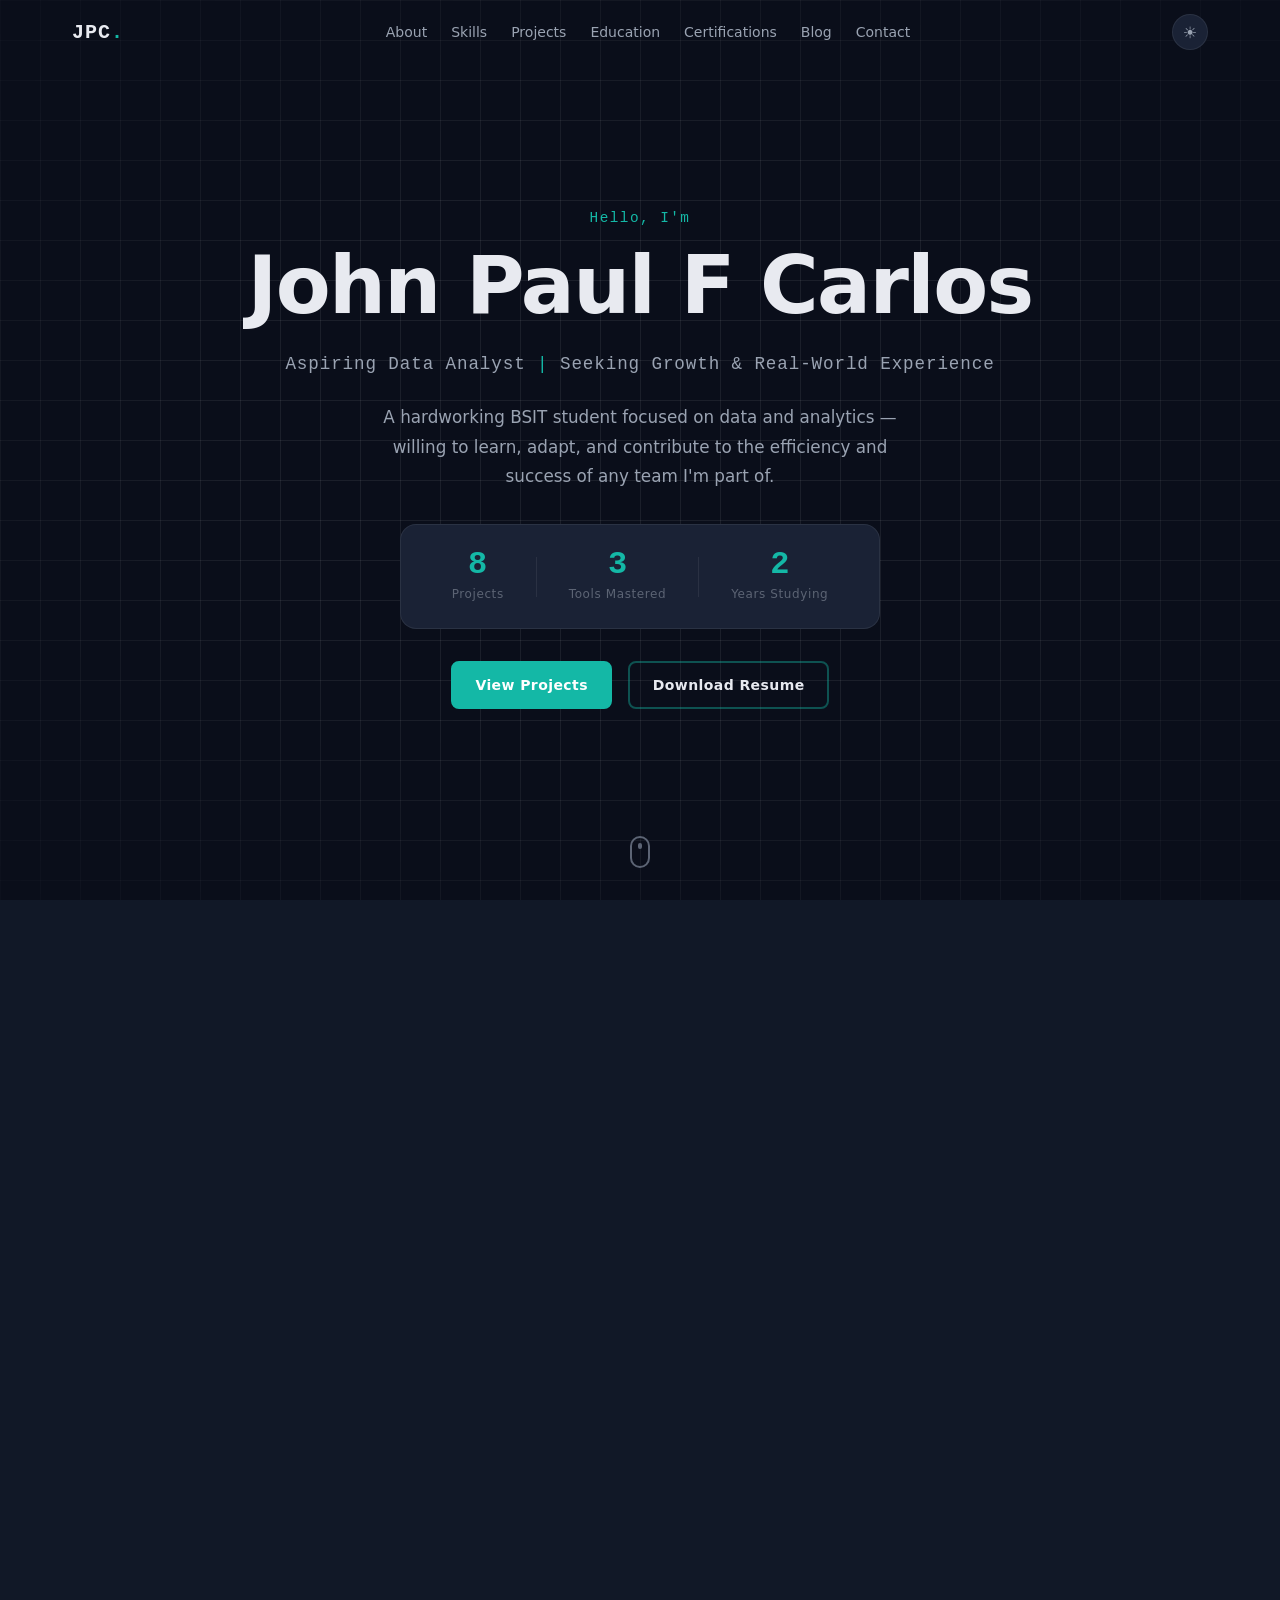
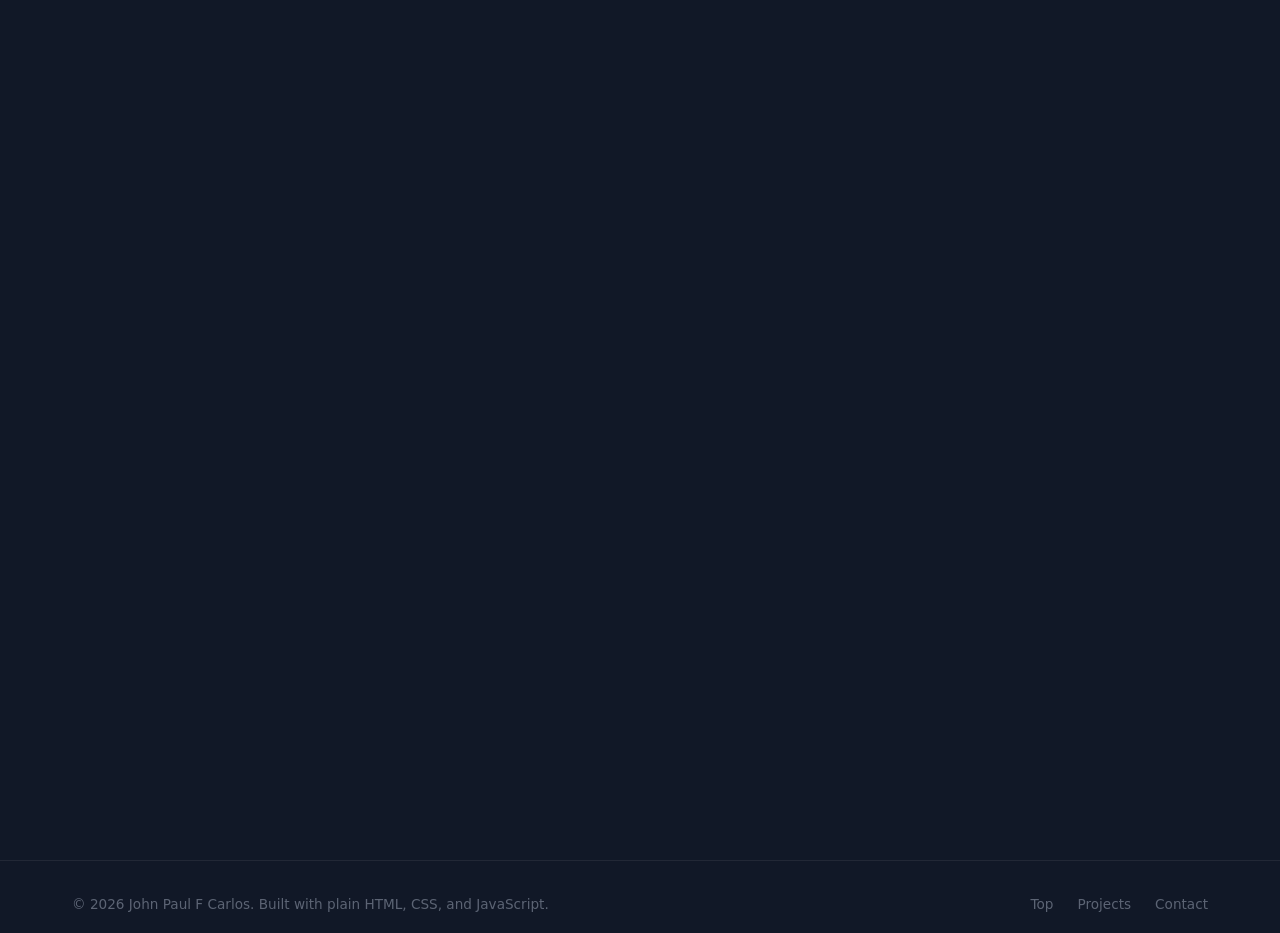
==== index.html @ dedba13b "Initial portfolio setup" ====
<!DOCTYPE html>
<html lang="en" data-theme="dark">
<head>
  <meta charset="UTF-8" />
  <meta name="viewport" content="width=device-width, initial-scale=1.0" />

  <title>John Paul F Carlos | Student Portfolio</title>
  <meta name="description" content="Portfolio John of Paul F Carlos — BSIT student majoring in Data and Business Analytics." />
  <meta name="author" content="John Paul F Carlos" />

  <meta property="og:title" content="John Paul F Carlos | Data Analytics Portfolio" />
  <meta property="og:description" content="Aspiring Data Analyst | BSIT Student" />
  <meta property="og:type" content="website" />
  <meta property="og:url" content="https://github.com/svr-jpcrls/svr-jpcrls.github.io" />

  <meta
    http-equiv="Content-Security-Policy"
    content="
      default-src 'self';
      script-src 'self';
      style-src 'self';
      img-src 'self' data:;
      font-src 'self';
      form-action https://formspree.io;
      connect-src https://formspree.io;
      frame-ancestors 'none';
    "
  />

  <meta http-equiv="X-Content-Type-Options" content="nosniff" />
  <meta name="referrer" content="no-referrer-when-downgrade" />

  <link rel="stylesheet" href="assets/css/style.css" />

  <!-- Favicon: add a favicon.ico or favicon.png to your root folder -->
  <!-- <link rel="icon" href="favicon.ico" /> -->
</head>
<body>

  <!-- NAVIGATION -->
  <nav class="navbar" id="navbar" role="navigation" aria-label="Main navigation">
    <div class="nav-container">
      <a class="nav-logo" href="#hero">JPC<span class="accent">.</span></a>

      <ul class="nav-links" id="nav-links" role="list">
        <li><a href="#about">About</a></li>
        <li><a href="#skills">Skills</a></li>
        <li><a href="#projects">Projects</a></li>
        <li><a href="#education">Education</a></li>
        <li><a href="#certifications">Certifications</a></li>
        <li><a href="#blog">Blog</a></li>
        <li><a href="#contact">Contact</a></li>
      </ul>

      <div class="nav-controls">
        <button
          class="theme-toggle"
          id="theme-toggle"
          aria-label="Toggle dark and light mode"
          aria-pressed="true"
        >
          <span class="theme-icon" aria-hidden="true">☀</span>
        </button>

        <button
          class="hamburger"
          id="hamburger"
          aria-label="Open navigation menu"
          aria-expanded="false"
          aria-controls="nav-links"
        >
          <span></span>
          <span></span>
          <span></span>
        </button>
      </div>
    </div>
  </nav>

  <main>

    <!-- HERO SECTION -->
    <section class="hero" id="hero" aria-labelledby="hero-heading">
      <div class="hero-bg-grid" aria-hidden="true"></div>

      <div class="hero-content">
        <p class="hero-greeting" aria-hidden="true">Hello, I'm</p>

        <h1 id="hero-heading" class="hero-name">John Paul F Carlos</h1>

        <p class="hero-tagline">
          Aspiring Data Analyst
          <span class="accent">|</span>
          Seeking Growth & Real-World Experience
        </p>

        <p class="hero-bio">
         A hardworking BSIT student focused on data and analytics — willing to learn, adapt, and contribute to the efficiency and success of any team I'm part of.
        </p>

        <div class="hero-stats" aria-hidden="true">
          <div class="stat-item">
            <span class="stat-num" data-target="12">0</span>
            <span class="stat-label">Projects</span>
          </div>
          <div class="stat-divider"></div>
          <div class="stat-item">
            <span class="stat-num" data-target="5">0</span>
            <span class="stat-label">Tools Mastered</span>
          </div>
          <div class="stat-divider"></div>
          <div class="stat-item">
            <span class="stat-num" data-target="3">0</span>
            <span class="stat-label">Years Studying</span>
          </div>
        </div>

        <div class="hero-cta">
          <a href="#projects" class="btn btn-primary">View Projects</a>
          <a href="assets/John Paul  F Carlos.pdf" class="btn btn-secondary" download>Download Resume</a>
        </div>
      </div>

      <a href="#about" class="scroll-indicator" aria-label="Scroll to About section">
        <span aria-hidden="true"></span>
      </a>
    </section>


    <!-- ABOUT SECTION -->
    <section class="section about-section" id="about" aria-labelledby="about-heading">
      <div class="container">
        <div class="section-header reveal">
          <span class="section-label">Who I Am</span>
          <h2 id="about-heading">About Me</h2>
        </div>

        <div class="about-grid">
          <div class="about-image reveal">
            <img src="assets/images/profile.png" alt="John Paul F Carlos" class="profile-photo" />
          </div>

          <div class="about-text reveal">
            <p>
            I'm a Bachelor of Science in Information Technology student majoring in Data and Business Analytics at Bulacan State University – Hagonoy Campus. I'm currently in my 4th year, building a foundation in data analysis, visualization, and systems thinking.
            </p>
            <p>
            I enjoy working with data — cleaning it, organizing it, and turning it into something that actually makes sense to the people who need it. I've worked on academic projects involving Power BI dashboards, front-end development, and data visualization, and I'm always looking for opportunities to apply what I've learned in real settings.
            </p>
            <p>
            My goal is to grow as a Data Analyst — gaining hands-on experience while contributing to the efficiency and success of the organization I work with.
            </p>

            <div class="about-details">
              <div class="detail-item">
                <span class="detail-label">Degree</span>
                <span class="detail-value">BSIT — Data and Business Analytics</span>
              </div>
              <div class="detail-item">
                <span class="detail-label">School</span>
                <span class="detail-value">Bulacan State University</span>
              </div>
              <div class="detail-item">
                <span class="detail-label">Year Level</span>
                <span class="detail-value">4th year</span>
              </div>
              <div class="detail-item">
                <span class="detail-label">Career Goal</span>
                <span class="detail-value">Data Analyst</span>
              </div>
            </div>
          </div>
        </div>
      </div>
    </section>


    <!-- SKILLS SECTION-->
    <section class="section skills-section" id="skills" aria-labelledby="skills-heading">
      <div class="container">
        <div class="section-header reveal">
          <span class="section-label">What I Work With</span>
          <h2 id="skills-heading">Skills</h2>
        </div>

        <div class="skills-grid">

          <!-- Data Analysis -->
          <div class="skill-category reveal">
            <h3 class="skill-category-title">
              <span class="skill-icon" aria-hidden="true">📊</span>
              Data Analysis
            </h3>
            <ul class="skill-list" role="list">
              <li class="skill-item">
                <span class="skill-name">Microsoft Excel</span>
                <div class="skill-bar" role="progressbar" aria-valuenow="85" aria-valuemin="0" aria-valuemax="100" aria-label="Excel proficiency 85%">
                  <div class="skill-fill" data-width="85"></div>
                </div>
              </li>
              <li class="skill-item">
                <span class="skill-name">R Programming</span>
                <div class="skill-bar" role="progressbar" aria-valuenow="75" aria-valuemin="0" aria-valuemax="100" aria-label="SQL proficiency 75%">
                  <div class="skill-fill" data-width="75"></div>
                </div>
              </li>
              <li class="skill-item">
                <span class="skill-name">Python (Pandas, NumPy)</span>
                <div class="skill-bar" role="progressbar" aria-valuenow="70" aria-valuemin="0" aria-valuemax="100" aria-label="Python proficiency 70%">
                  <div class="skill-fill" data-width="70"></div>
                </div>
              </li>
            </ul>
          </div>

          <!-- Visualization -->
          <div class="skill-category reveal">
            <h3 class="skill-category-title">
              <span class="skill-icon" aria-hidden="true">📈</span>
              Visualization
            </h3>
            <ul class="skill-list" role="list">
              <li class="skill-item">
                <span class="skill-name">Power BI</span>
                <div class="skill-bar" role="progressbar" aria-valuenow="70" aria-valuemin="0" aria-valuemax="100" aria-label="Power BI proficiency 70%">
                  <div class="skill-fill" data-width="70"></div>
                </div>
              </li>
              <li class="skill-item">
                <span class="skill-name">Matplotlib</span>
                <div class="skill-bar" role="progressbar" aria-valuenow="65" aria-valuemin="0" aria-valuemax="100" aria-label="Matplotlib proficiency 65%">
                  <div class="skill-fill" data-width="65"></div>
                </div>
              </li>
            </ul>
          </div>

          <!-- Other Tools -->
          <div class="skill-category reveal">
            <h3 class="skill-category-title">
              <span class="skill-icon" aria-hidden="true">🔧</span>
              Other Tools
            </h3>
            <ul class="skill-list" role="list">
              <li class="skill-item">
                <span class="skill-name">Git / GitHub</span>
                <div class="skill-bar" role="progressbar" aria-valuenow="70" aria-valuemin="0" aria-valuemax="100" aria-label="Git proficiency 70%">
                  <div class="skill-fill" data-width="70"></div>
                </div>
              </li>
              <li class="skill-item">
                <span class="skill-name">HTML / CSS</span>
                <div class="skill-bar" role="progressbar" aria-valuenow="80" aria-valuemin="0" aria-valuemax="100" aria-label="HTML CSS proficiency 80%">
                  <div class="skill-fill" data-width="80"></div>
                </div>
              </li>
              <li class="skill-item">
                <span class="skill-name">Google Sheets</span>
                <div class="skill-bar" role="progressbar" aria-valuenow="80" aria-valuemin="0" aria-valuemax="100" aria-label="Google Sheets proficiency 80%">
                  <div class="skill-fill" data-width="80"></div>
                </div>
              </li>
            </ul>
          </div>

        </div>
      </div>
    </section>


    <!-- PROJECTS SECTION -->
    <section class="section projects-section" id="projects" aria-labelledby="projects-heading">
      <div class="container">
        <div class="section-header reveal">
          <span class="section-label">What I've Built</span>
          <h2 id="projects-heading">Projects</h2>
          <p class="section-subtitle">Academic outputs, case studies, and personal practice work.</p>
        </div>

        <div class="project-filters reveal" role="group" aria-label="Filter projects by category">
          <button class="filter-btn active" data-filter="all">All</button>
          <button class="filter-btn" data-filter="analysis">Analysis</button>
          <button class="filter-btn" data-filter="visualization">Visualization</button>
          <button class="filter-btn" data-filter="sql">Web Developing</button>
        </div>

        <div class="projects-grid" id="projects-grid">

          <!-- PROJECT CARD -->

          <!-- PROJECT 1 -->
          <article class="project-card reveal" data-category="analysis" aria-labelledby="proj1-title">
            <div class="project-card-header">
              <div class="project-icon" aria-hidden="true">📉</div>

              <span class="project-category-badge">Data Analysis</span>
            </div>
            <div class="project-card-body">

              <h3 id="proj1-title" class="project-title">MJ's Motoshop Sales & Inventory Dashboard — Power BI</h3>
              <p class="project-description">
               Built a Power BI dashboard for a motoshop business to monitor sales performance, control stock levels, and track parts-model data. Handled data entry and visualization to give the business a clear view of inventory and sales trends.
               </p>
               <div class="project-tags" aria-label="Tools used">
               <span class="tag">Power BI</span>
               <span class="tag">Data Entry</span>
               <span class="tag">Data Visualization</span>
               </div>
            </div>
            <div class="project-card-footer">

              <a
                href="https://github.com/svr-jpcrls"
                class="btn btn-sm btn-outline"
                target="_blank"
                rel="noopener noreferrer"
                aria-label="View Sales Performance Analysis on GitHub"
              >GitHub</a>
              <!-- TODO: Replace # with your live demo URL, or remove this button if no demo exists -->
              <a
                href="#"
                class="btn btn-sm btn-primary"
                target="_blank"
                rel="noopener noreferrer"
                aria-label="View live demo of Sales Performance Analysis"
              >Live Demo</a>
            </div>
          </article>

          <!-- PROJECT 2 -->
          <article class="project-card reveal" data-category="sql" aria-labelledby="proj2-title">
            <div class="project-card-header">
              <div class="project-icon" aria-hidden="true">🗄</div>
              <span class="project-category-badge">Web Developing</span>
            </div>
            <div class="project-card-body">
            <h3 id="proj2-title" class="project-title">SKIN SIGHT — Smart Skin Wellness Tracking System</h3>
                <p class="project-description">
                Contributed as Front-End Developer and Documentation lead for a skin wellness and treatment tracking system built for Seydie Aesthetic Salon and Beauty Lounge. Responsible for the user interface and system documentation.
                </p>
                <div class="project-tags" aria-label="Tools used">
                <span class="tag">HTML</span>
                <span class="tag">CSS</span>
                <span class="tag">JavaScript</span>
                </div>
            </div>
            <div class="project-card-footer">
              <a href="https://github.com/svr-jpcrls" class="btn btn-sm btn-outline" target="_blank" rel="noopener noreferrer" aria-label="View Customer Segmentation on GitHub">GitHub</a>
              <a href="#" class="btn btn-sm btn-primary" target="_blank" rel="noopener noreferrer" aria-label="View live demo of Customer Segmentation">Live Demo</a>
            </div>
          </article>

          <!-- PROJECT 3 -->
          <article class="project-card reveal" data-category="visualization" aria-labelledby="proj3-title">
            <div class="project-card-header">
              <div class="project-icon" aria-hidden="true">📊</div>
              <span class="project-category-badge">Visualization</span>
            </div>
            <div class="project-card-body">
           <h3 id="proj3-title" class="project-title">Blaze and Aqua — Game Development</h3>
                <p class="project-description">
                Worked as Front-End Developer, Back-End Developer, and Documentation lead for a game development project. Handled both the visual interface and the underlying logic, while maintaining complete project documentation throughout the development process.
                </p>
                <div class="project-tags" aria-label="Tools used">
                <span class="tag">Figma</span>
                <span class="tag">Java</span>
                </div>
            </div>
            <div class="project-card-footer">
              <a href="https://github.com/svr-jpcrls" class="btn btn-sm btn-outline" target="_blank" rel="noopener noreferrer" aria-label="View COVID-19 Dashboard on GitHub">GitHub</a>
              <a href="#" class="btn btn-sm btn-primary" target="_blank" rel="noopener noreferrer" aria-label="View live demo of COVID-19 Dashboard">Live Demo</a>
            </div>
          </article>

        </div>
      </div>
    </section>


    <!-- EDUCATION SECTION -->
    <section class="section education-section" id="education" aria-labelledby="education-heading">
      <div class="container">
        <div class="section-header reveal">
          <span class="section-label">Academic Background</span>
          <h2 id="education-heading">Education</h2>
        </div>

        <div class="education-timeline">

          <div class="edu-card reveal" aria-label="Education entry">
            <div class="edu-icon" aria-hidden="true">🎓</div>
            <div class="edu-content">
              <div class="edu-header">
                <h3 class="edu-degree">BS Information Technology — Data and Business Analytics</h3>
                <span class="edu-school">Bulacan State University-Hagonoy Campus</span>
              </div>
              <span class="edu-year">2023 – Present</span>

              <div class="edu-details">
                <h4 class="edu-details-label">Relevant Coursework</h4>
                <ul class="coursework-list" role="list">
                  <li>Data Structures and Algorithms</li>
                  <li>Database Management Systems</li>
                  <li>Business Analytics and Intelligence</li>
                  <li>Computer Programming</li>
                  <li>System Thinking in Analytics</li>
                  <li>Data Visualization</li>
                  <li>Python for Data Science</li>
                  <li>Information Management</li>
                </ul>

            <!-- Academic achievements-->
            <!--    <h4 class="edu-details-label">Achievements</h4>
                <ul class="achievement-list" role="list">
                  <li>
                  No award listed yet
                  </li>
                </ul>-->

              </div>
            </div>
          </div>
        </div>
      </div>
    </section>


    <!-- CERTIFICATE ACQUIRED -->
    <section class="section certifications-section" id="certifications" aria-labelledby="certs-heading">
      <div class="container">
        <div class="section-header reveal">
          <span class="section-label">Credentials</span>
          <h2 id="certs-heading">Certifications</h2>
        </div>

        <div class="certs-grid">

          <!-- EARNED CERTIFICATE -->
          <div class="cert-card reveal" aria-label="Certificate">
            <div class="cert-status earned" aria-label="Earned">✓</div>
            <div class="cert-body">
              <h3 class="cert-name">Entrepreneurship Training Program</h3>
              <span class="cert-issuer">Ignite Philippines / Wadhwani Foundation</span>
              <span class="cert-date">March 2026</span>
              <!-- TODO: Replace # with the credential URL/badge link -->
              <a href="#" class="cert-link" target="_blank" rel="noopener noreferrer">View Credential</a>
            </div>
          </div>

          <!-- PLANNED CERTIFICATE — Google Data Analytics -->
          <div class="cert-card cert-planned reveal" aria-label="Planned certification">
            <div class="cert-status planned" aria-label="In progress">→</div>
            <div class="cert-body">
              <h3 class="cert-name">Google Data Analytics Certificate</h3>
              <span class="cert-issuer">Google / Coursera</span>
              <span class="cert-date">Planned</span>
            </div>
          </div>

          <!-- PLANNED CERTIFICATE — Microsoft Power BI -->
          <div class="cert-card cert-planned reveal" aria-label="Planned certification">
            <div class="cert-status planned" aria-label="Planned">→</div>
            <div class="cert-body">
              <h3 class="cert-name">Microsoft PL-300 — Power BI Data Analyst</h3>
              <span class="cert-issuer">Microsoft</span>
              <span class="cert-date">Planned</span>
            </div>
          </div>

          <!-- PLANNED CERTIFICATE — SQL -->
          <div class="cert-card cert-planned reveal" aria-label="Planned certification">
            <div class="cert-status planned" aria-label="Planned">→</div>
            <div class="cert-body">
              <h3 class="cert-name">SQL for Data Science</h3>
              <span class="cert-issuer">Coursera / UC Davis</span>
              <span class="cert-date">Planned</span>
            </div>
          </div>

        </div>
      </div>
    </section>


    <!-- BLOG SECTION -->
    <section class="section blog-section" id="blog" aria-labelledby="blog-heading">
      <div class="container">
        <div class="section-header reveal">
          <span class="section-label">Writing</span>
          <h2 id="blog-heading">Blog</h2>
          <p class="section-subtitle">Notes on data, tools, and what I'm learning.</p>
        </div>

        <div class="blog-grid">

          <!--
            TODO: Replace these with your actual blog posts.
            Each post is a separate .html file inside the /blog/ folder.
            Update the href to point to your actual post file.
          -->

          <article class="blog-card reveal" aria-labelledby="post1-title">
            <span class="blog-date">November 2025</span>
            <h3 id="post1-title" class="blog-title">
              <a href="blog/post-1.html">What a Cybersecurity Seminar Taught Me </a>
            </h3>
            <!-- TODO: Write a 1–2 sentence teaser for the post -->
            <p class="blog-excerpt">It was eye-opening because we spend so much time in school learning how to build systems, but rarely talk about how to protect them.</p>
            <a href="blog/post-1.html" class="blog-read-more" aria-label="Read more of your first post">Read more →</a>
          </article>

          <article class="blog-card reveal" aria-labelledby="post2-title">
            <span class="blog-date">[Month Year]</span>
            <h3 id="post2-title" class="blog-title">
              <a href="blog/post-2.html">[Your Second Post Title]</a>
            </h3>
            <p class="blog-excerpt">
              [Excerpt for your second post.]
            </p>
            <a href="blog/post-2.html" class="blog-read-more" aria-label="Read more of your second post">Read more →</a>
          </article>

          <article class="blog-card reveal" aria-labelledby="post3-title">
            <span class="blog-date">[Month Year]</span>
            <h3 id="post3-title" class="blog-title">
              <a href="blog/post-3.html">[Your Third Post Title]</a>
            </h3>
            <p class="blog-excerpt">
              [Excerpt for your third post.]
            </p>
            <a href="blog/post-3.html" class="blog-read-more" aria-label="Read more of your third post">Read more →</a>
          </article>

        </div>

        <div class="blog-cta reveal">
          <a href="blog/" class="btn btn-outline">View All Posts</a>
        </div>
      </div>
    </section>


    <!-- CONTACT -->
    <section class="section contact-section" id="contact" aria-labelledby="contact-heading">
      <div class="container">
        <div class="section-header reveal">
          <span class="section-label">Get In Touch</span>
          <h2 id="contact-heading">Contact</h2>
          <p class="section-subtitle">Open to academic collaborations, internship opportunities, and data project discussions.</p>
        </div>

        <div class="contact-grid">

          <div class="contact-links reveal">
            <h3 class="contact-links-title">Find me on</h3>
            <ul class="social-links" role="list">
              <li>
                <a
                  href="https://www.linkedin.com/in/carlosjohnpaulf"
                  class="social-link"
                  target="_blank"
                  rel="noopener noreferrer"
                  aria-label="Visit my LinkedIn profile"
                >
                  <span class="social-icon" aria-hidden="true">
                    <svg xmlns="http://www.w3.org/2000/svg" width="20" height="20" viewBox="0 0 24 24" fill="currentColor" aria-hidden="true" focusable="false">
                      <path d="M20.447 20.452h-3.554v-5.569c0-1.328-.027-3.037-1.852-3.037-1.853 0-2.136 1.445-2.136 2.939v5.667H9.351V9h3.414v1.561h.046c.477-.9 1.637-1.85 3.37-1.85 3.601 0 4.267 2.37 4.267 5.455v6.286zM5.337 7.433c-1.144 0-2.063-.926-2.063-2.065 0-1.138.92-2.063 2.063-2.063 1.14 0 2.064.925 2.064 2.063 0 1.139-.925 2.065-2.064 2.065zm1.782 13.019H3.555V9h3.564v11.452zM22.225 0H1.771C.792 0 0 .774 0 1.729v20.542C0 23.227.792 24 1.771 24h20.451C23.2 24 24 23.227 24 22.271V1.729C24 .774 23.2 0 22.222 0h.003z"/>
                    </svg>
                  </span>
                  LinkedIn
                </a>
              </li>
              <li>
                <a
                  href="https://github.com/svr-jpcrls"
                  class="social-link"
                  target="_blank"
                  rel="noopener noreferrer"
                  aria-label="Visit my GitHub profile"
                >
                  <span class="social-icon" aria-hidden="true">
                    <svg xmlns="http://www.w3.org/2000/svg" width="20" height="20" viewBox="0 0 24 24" fill="currentColor" aria-hidden="true" focusable="false">
                      <path d="M12 .297c-6.63 0-12 5.373-12 12 0 5.303 3.438 9.8 8.205 11.385.6.113.82-.258.82-.577 0-.285-.01-1.04-.015-2.04-3.338.724-4.042-1.61-4.042-1.61C4.422 18.07 3.633 17.7 3.633 17.7c-1.087-.744.084-.729.084-.729 1.205.084 1.838 1.236 1.838 1.236 1.07 1.835 2.809 1.305 3.495.998.108-.776.417-1.305.76-1.605-2.665-.3-5.466-1.332-5.466-5.93 0-1.31.465-2.38 1.235-3.22-.135-.303-.54-1.523.105-3.176 0 0 1.005-.322 3.3 1.23.96-.267 1.98-.399 3-.405 1.02.006 2.04.138 3 .405 2.28-1.552 3.285-1.23 3.285-1.23.645 1.653.24 2.873.12 3.176.765.84 1.23 1.91 1.23 3.22 0 4.61-2.805 5.625-5.475 5.92.42.36.81 1.096.81 2.22 0 1.606-.015 2.896-.015 3.286 0 .315.21.69.825.57C20.565 22.092 24 17.592 24 12.297c0-6.627-5.373-12-12-12"/>
                    </svg>
                  </span>
                  GitHub
                </a>
              </li>
            </ul>
          </div>

          <div class="contact-form-wrap reveal">
            <form
              id="contact-form"
              action="https://formspree.io/f/mqpprlpo"
              method="POST"
              novalidate
              aria-label="Contact form"
            >
              <input type="hidden" name="_subject" value="New message from your portfolio" />
              <input type="text" name="_gotcha" class="visually-hidden" tabindex="-1" autocomplete="off" aria-hidden="true" />

              <div class="form-group">
                <label for="contact-name">Name</label>
                <input
                  type="text"
                  id="contact-name"
                  name="name"
                  placeholder="Your name"
                  required
                  autocomplete="name"
                  aria-required="true"
                />
                <span class="form-error" id="name-error" role="alert" aria-live="polite"></span>
              </div>

              <div class="form-group">
                <label for="contact-email">Email</label>
                <input
                  type="email"
                  id="contact-email"
                  name="email"
                  placeholder="your@email.com"
                  required
                  autocomplete="email"
                  aria-required="true"
                />
                <span class="form-error" id="email-error" role="alert" aria-live="polite"></span>
              </div>

              <div class="form-group">
                <label for="contact-message">Message</label>
                <textarea
                  id="contact-message"
                  name="message"
                  rows="5"
                  placeholder="What would you like to discuss?"
                  required
                  aria-required="true"
                ></textarea>
                <span class="form-error" id="message-error" role="alert" aria-live="polite"></span>
              </div>

              <button type="submit" class="btn btn-primary btn-full" id="submit-btn">
                <span class="btn-text">Send Message</span>
                <span class="btn-loading" aria-hidden="true" hidden>Sending…</span>
              </button>

              <p class="form-status" id="form-status" role="status" aria-live="polite"></p>
            </form>
          </div>

        </div>
      </div>
    </section>

  </main>


  <!-- FOOTER -->
  <footer class="footer" role="contentinfo">
    <div class="container">
      <div class="footer-content">
        <p class="footer-copy">
          &copy; <span id="footer-year"></span> John Paul F Carlos. Built with plain HTML, CSS, and JavaScript.
        </p>
        <nav class="footer-nav" aria-label="Footer navigation">
          <a href="#hero">Top</a>
          <a href="#projects">Projects</a>
          <a href="#contact">Contact</a>
        </nav>
      </div>
    </div>
  </footer>

  <script src="assets/js/main.js"></script>

</body>
</html>
---- assets/css/style.css ----
/* ============================================================
   PORTFOLIO — STYLE.CSS
   Written from scratch. No CSS framework.
   Structure:
   1. CSS Custom Properties (variables for both themes)
   2. Reset / Base
   3. Utilities
   4. Layout helpers
   5. Navigation
   6. Hero
   7. Sections (About, Skills, Projects, Education, Certs, Blog, Contact)
   8. Footer
   9. Animations / Reveal
   10. Media queries
============================================================ */


/* ============================================================
   1. CSS CUSTOM PROPERTIES
   Colors, fonts, spacing, transitions — all in one place.
   Change a value here and it updates everywhere.
============================================================ */
:root {
  /* Color palette — dark theme (default) */
  --bg-primary:       #0a0e1a;
  --bg-secondary:     #111827;
  --bg-card:          #1a2235;
  --bg-card-hover:    #1f2a40;

  --text-primary:     #e8eaf0;
  --text-secondary:   #9aa3b2;
  --text-muted:       #5c6474;

  --accent:           #14b8a6;   /* teal */
  --accent-dim:       #0d9488;
  --accent-glow:      rgba(20, 184, 166, 0.15);

  --border:           rgba(255, 255, 255, 0.07);
  --border-hover:     rgba(20, 184, 166, 0.4);

  --navy:             #1e3a5f;

  /* Typography */
  --font-sans:        'Segoe UI', system-ui, -apple-system, sans-serif;
  --font-mono:        'Cascadia Code', 'Fira Code', 'Consolas', monospace;

  /* Spacing scale */
  --space-xs:   0.25rem;
  --space-sm:   0.5rem;
  --space-md:   1rem;
  --space-lg:   1.5rem;
  --space-xl:   2rem;
  --space-2xl:  3rem;
  --space-3xl:  5rem;

  /* Layout */
  --max-width:  1200px;
  --nav-height: 64px;

  /* Shadows */
  --shadow-sm:  0 1px 3px rgba(0,0,0,0.3);
  --shadow-md:  0 4px 16px rgba(0,0,0,0.4);
  --shadow-lg:  0 8px 32px rgba(0,0,0,0.5);
  --shadow-accent: 0 0 20px rgba(20, 184, 166, 0.2);

  /* Transitions */
  --transition-fast:   150ms ease;
  --transition-normal: 250ms ease;
  --transition-slow:   400ms ease;

  /* Border radius */
  --radius-sm:  4px;
  --radius-md:  8px;
  --radius-lg:  16px;
  --radius-xl:  24px;
}

/* Light theme overrides */
[data-theme="light"] {
  --bg-primary:     #f0f4f8;
  --bg-secondary:   #ffffff;
  --bg-card:        #ffffff;
  --bg-card-hover:  #f8fafc;

  --text-primary:   #1a202c;
  --text-secondary: #4a5568;
  --text-muted:     #718096;

  --accent:         #0d9488;
  --accent-dim:     #0f766e;
  --accent-glow:    rgba(13, 148, 136, 0.1);

  --border:         rgba(0, 0, 0, 0.08);
  --border-hover:   rgba(13, 148, 136, 0.4);

  --shadow-sm:  0 1px 3px rgba(0,0,0,0.1);
  --shadow-md:  0 4px 16px rgba(0,0,0,0.1);
  --shadow-lg:  0 8px 32px rgba(0,0,0,0.12);
}


/* ============================================================
   2. RESET / BASE
============================================================ */
*, *::before, *::after {
  box-sizing: border-box;
  margin: 0;
  padding: 0;
}

html {
  scroll-behavior: smooth;
  scroll-padding-top: var(--nav-height);
  font-size: 16px;
}

body {
  font-family: var(--font-sans);
  background-color: var(--bg-primary);
  color: var(--text-primary);
  line-height: 1.65;
  transition: background-color var(--transition-slow), color var(--transition-slow);
  overflow-x: hidden;
}

a {
  color: var(--accent);
  text-decoration: none;
  transition: color var(--transition-fast), opacity var(--transition-fast);
}

a:hover { opacity: 0.85; }

a:focus-visible {
  outline: 2px solid var(--accent);
  outline-offset: 3px;
  border-radius: var(--radius-sm);
}

img {
  max-width: 100%;
  display: block;
}

ul { list-style: none; }

button {
  cursor: pointer;
  font-family: var(--font-sans);
  border: none;
  background: none;
}

button:focus-visible {
  outline: 2px solid var(--accent);
  outline-offset: 3px;
  border-radius: var(--radius-sm);
}

h1, h2, h3, h4 {
  line-height: 1.2;
  font-weight: 700;
}


/* ============================================================
   3. UTILITIES
============================================================ */
.accent { color: var(--accent); }

.visually-hidden {
  position: absolute;
  width: 1px;
  height: 1px;
  padding: 0;
  margin: -1px;
  overflow: hidden;
  clip: rect(0,0,0,0);
  white-space: nowrap;
  border: 0;
}


/* ============================================================
   4. LAYOUT HELPERS
============================================================ */
.container {
  width: 100%;
  max-width: var(--max-width);
  margin: 0 auto;
  padding: 0 var(--space-xl);
}

.section {
  padding: var(--space-3xl) 0;
}

.section-header {
  text-align: center;
  margin-bottom: var(--space-2xl);
}

.section-label {
  display: inline-block;
  font-family: var(--font-mono);
  font-size: 0.75rem;
  letter-spacing: 0.15em;
  text-transform: uppercase;
  color: var(--accent);
  margin-bottom: var(--space-sm);
}

.section-header h2 {
  font-size: clamp(1.75rem, 4vw, 2.5rem);
  color: var(--text-primary);
}

.section-subtitle {
  margin-top: var(--space-sm);
  color: var(--text-secondary);
  font-size: 1rem;
}


/* ============================================================
   5. NAVIGATION
============================================================ */
.navbar {
  position: fixed;
  top: 0;
  left: 0;
  right: 0;
  height: var(--nav-height);
  z-index: 1000;
  background: transparent;
  transition: background-color var(--transition-normal), box-shadow var(--transition-normal);
}

.navbar.scrolled {
  background: var(--bg-secondary);
  box-shadow: var(--shadow-sm);
  border-bottom: 1px solid var(--border);
}

.nav-container {
  max-width: var(--max-width);
  margin: 0 auto;
  padding: 0 var(--space-xl);
  height: 100%;
  display: flex;
  align-items: center;
  justify-content: space-between;
  gap: var(--space-xl);
}

.nav-logo {
  font-family: var(--font-mono);
  font-size: 1.25rem;
  font-weight: 700;
  color: var(--text-primary);
  letter-spacing: 0.05em;
  flex-shrink: 0;
}

.nav-links {
  display: flex;
  align-items: center;
  gap: var(--space-sm);
}

.nav-links a {
  font-size: 0.875rem;
  color: var(--text-secondary);
  padding: var(--space-xs) var(--space-sm);
  border-radius: var(--radius-sm);
  transition: color var(--transition-fast), background-color var(--transition-fast);
}

.nav-links a:hover,
.nav-links a[aria-current="page"] {
  color: var(--accent);
  background: var(--accent-glow);
}

.nav-controls {
  display: flex;
  align-items: center;
  gap: var(--space-sm);
}

.theme-toggle {
  width: 36px;
  height: 36px;
  border-radius: 50%;
  display: flex;
  align-items: center;
  justify-content: center;
  font-size: 1rem;
  color: var(--text-secondary);
  background: var(--bg-card);
  border: 1px solid var(--border);
  transition: color var(--transition-fast), background-color var(--transition-fast), border-color var(--transition-fast);
}

.theme-toggle:hover {
  color: var(--accent);
  border-color: var(--accent);
}

/* Hamburger (mobile) */
.hamburger {
  display: none;
  flex-direction: column;
  gap: 5px;
  width: 36px;
  height: 36px;
  align-items: center;
  justify-content: center;
  border-radius: var(--radius-sm);
  color: var(--text-secondary);
}

.hamburger span {
  display: block;
  width: 20px;
  height: 2px;
  background: currentColor;
  border-radius: 2px;
  transition: transform var(--transition-normal), opacity var(--transition-normal);
}

.hamburger[aria-expanded="true"] span:nth-child(1) {
  transform: translateY(7px) rotate(45deg);
}
.hamburger[aria-expanded="true"] span:nth-child(2) {
  opacity: 0;
}
.hamburger[aria-expanded="true"] span:nth-child(3) {
  transform: translateY(-7px) rotate(-45deg);
}


/* ============================================================
   6. HERO
============================================================ */
.hero {
  position: relative;
  min-height: 100vh;
  display: flex;
  align-items: center;
  justify-content: center;
  overflow: hidden;
  padding: calc(var(--nav-height) + var(--space-xl)) var(--space-xl) var(--space-3xl);
}

/* Graph-paper grid background — data-themed aesthetic */
.hero-bg-grid {
  position: absolute;
  inset: 0;
  background-image:
    linear-gradient(var(--border) 1px, transparent 1px),
    linear-gradient(90deg, var(--border) 1px, transparent 1px);
  background-size: 40px 40px;
  mask-image: radial-gradient(ellipse 80% 80% at 50% 50%, black 40%, transparent 100%);
  -webkit-mask-image: radial-gradient(ellipse 80% 80% at 50% 50%, black 40%, transparent 100%);
  pointer-events: none;
}

.hero-content {
  position: relative;
  text-align: center;
  max-width: 800px;
  animation: heroFadeIn 0.8s ease both;
}

.hero-greeting {
  font-family: var(--font-mono);
  font-size: 0.9rem;
  color: var(--accent);
  letter-spacing: 0.1em;
  margin-bottom: var(--space-sm);
}

.hero-name {
  font-size: clamp(2.5rem, 7vw, 5rem);
  color: var(--text-primary);
  margin-bottom: var(--space-md);
  letter-spacing: -0.02em;
}

.hero-tagline {
  font-family: var(--font-mono);
  font-size: clamp(0.9rem, 2vw, 1.1rem);
  color: var(--text-secondary);
  margin-bottom: var(--space-lg);
  letter-spacing: 0.05em;
}

.hero-bio {
  font-size: 1.05rem;
  color: var(--text-secondary);
  max-width: 560px;
  margin: 0 auto var(--space-xl);
  line-height: 1.75;
}

/* Animated stat strip */
.hero-stats {
  display: flex;
  align-items: center;
  justify-content: center;
  gap: var(--space-xl);
  margin-bottom: var(--space-xl);
  padding: var(--space-lg) var(--space-xl);
  background: var(--bg-card);
  border: 1px solid var(--border);
  border-radius: var(--radius-lg);
  max-width: 480px;
  margin-left: auto;
  margin-right: auto;
}

.stat-item {
  display: flex;
  flex-direction: column;
  align-items: center;
  gap: var(--space-xs);
}

.stat-num {
  font-family: var(--font-mono);
  font-size: 2rem;
  font-weight: 700;
  color: var(--accent);
  line-height: 1;
}

.stat-label {
  font-size: 0.75rem;
  color: var(--text-muted);
  letter-spacing: 0.05em;
}

.stat-divider {
  width: 1px;
  height: 40px;
  background: var(--border);
}

.hero-cta {
  display: flex;
  gap: var(--space-md);
  justify-content: center;
  flex-wrap: wrap;
}

/* Scroll indicator */
.scroll-indicator {
  position: absolute;
  bottom: var(--space-xl);
  left: 50%;
  transform: translateX(-50%);
  display: flex;
  flex-direction: column;
  align-items: center;
  color: var(--text-muted);
}

.scroll-indicator span {
  display: block;
  width: 20px;
  height: 32px;
  border: 2px solid currentColor;
  border-radius: 10px;
  position: relative;
}

.scroll-indicator span::after {
  content: '';
  position: absolute;
  top: 5px;
  left: 50%;
  transform: translateX(-50%);
  width: 4px;
  height: 6px;
  background: currentColor;
  border-radius: 2px;
  animation: scrollBounce 1.5s ease-in-out infinite;
}


/* ============================================================
   BUTTONS — shared styles
============================================================ */
.btn {
  display: inline-flex;
  align-items: center;
  justify-content: center;
  gap: var(--space-xs);
  padding: 0.65rem 1.4rem;
  border-radius: var(--radius-md);
  font-size: 0.875rem;
  font-weight: 600;
  letter-spacing: 0.03em;
  transition: all var(--transition-normal);
  text-decoration: none;
  border: 2px solid transparent;
  cursor: pointer;
  white-space: nowrap;
}

.btn-primary {
  background: var(--accent);
  color: #fff;
  border-color: var(--accent);
}

.btn-primary:hover {
  background: var(--accent-dim);
  border-color: var(--accent-dim);
  opacity: 1;
  box-shadow: var(--shadow-accent);
  transform: translateY(-1px);
}

.btn-secondary {
  background: transparent;
  color: var(--text-primary);
  border-color: var(--border-hover);
}

.btn-secondary:hover {
  background: var(--accent-glow);
  border-color: var(--accent);
  color: var(--accent);
  opacity: 1;
}

.btn-outline {
  background: transparent;
  color: var(--accent);
  border-color: var(--accent);
}

.btn-outline:hover {
  background: var(--accent);
  color: #fff;
  opacity: 1;
}

.btn-sm {
  padding: 0.4rem 0.9rem;
  font-size: 0.8rem;
}

.btn-full { width: 100%; }


/* ============================================================
   7a. ABOUT
============================================================ */
.about-section { background: var(--bg-secondary); }

.about-grid {
  display: grid;
  grid-template-columns: 280px 1fr;
  gap: var(--space-2xl);
  align-items: start;
}

.image-placeholder {
  aspect-ratio: 1;
  background: var(--bg-card);
  border: 2px dashed var(--border);
  border-radius: var(--radius-lg);
  display: flex;
  flex-direction: column;
  align-items: center;
  justify-content: center;
  gap: var(--space-sm);
  color: var(--text-muted);
  font-size: 0.85rem;
  text-align: center;
  padding: var(--space-lg);
}

.image-placeholder span { font-size: 2.5rem; }

.about-text p {
  color: var(--text-secondary);
  margin-bottom: var(--space-md);
  line-height: 1.8;
}

.about-details {
  margin-top: var(--space-xl);
  display: grid;
  gap: var(--space-sm);
  border-top: 1px solid var(--border);
  padding-top: var(--space-xl);
}

.detail-item {
  display: flex;
  gap: var(--space-md);
  align-items: baseline;
}

.detail-label {
  font-family: var(--font-mono);
  font-size: 0.75rem;
  color: var(--accent);
  letter-spacing: 0.08em;
  min-width: 100px;
  flex-shrink: 0;
}

.detail-value {
  font-size: 0.9rem;
  color: var(--text-secondary);
}


/* ============================================================
   7b. SKILLS
============================================================ */
.skills-grid {
  display: grid;
  grid-template-columns: repeat(auto-fit, minmax(280px, 1fr));
  gap: var(--space-xl);
}

.skill-category {
  background: var(--bg-card);
  border: 1px solid var(--border);
  border-radius: var(--radius-lg);
  padding: var(--space-xl);
  transition: border-color var(--transition-normal), box-shadow var(--transition-normal);
}

.skill-category:hover {
  border-color: var(--border-hover);
  box-shadow: var(--shadow-md);
}

.skill-category-title {
  font-size: 1rem;
  color: var(--text-primary);
  margin-bottom: var(--space-lg);
  display: flex;
  align-items: center;
  gap: var(--space-sm);
}

.skill-icon { font-size: 1.1rem; }

.skill-list { display: flex; flex-direction: column; gap: var(--space-md); }

.skill-item { display: flex; flex-direction: column; gap: var(--space-xs); }

.skill-name {
  font-size: 0.875rem;
  color: var(--text-secondary);
}

.skill-bar {
  height: 6px;
  background: var(--border);
  border-radius: 3px;
  overflow: hidden;
}

.skill-fill {
  height: 100%;
  background: linear-gradient(90deg, var(--accent), var(--accent-dim));
  border-radius: 3px;
  width: 0%;
  transition: width 1s cubic-bezier(0.4, 0, 0.2, 1);
}


/* ============================================================
   7c. PROJECTS
============================================================ */
.projects-section { background: var(--bg-secondary); }

.project-filters {
  display: flex;
  gap: var(--space-sm);
  flex-wrap: wrap;
  justify-content: center;
  margin-bottom: var(--space-2xl);
}

.filter-btn {
  padding: 0.4rem 1rem;
  border-radius: 999px;
  font-size: 0.8rem;
  font-weight: 500;
  color: var(--text-secondary);
  background: var(--bg-card);
  border: 1px solid var(--border);
  transition: all var(--transition-fast);
}

.filter-btn:hover,
.filter-btn.active {
  color: var(--accent);
  background: var(--accent-glow);
  border-color: var(--accent);
}

.projects-grid {
  display: grid;
  grid-template-columns: repeat(auto-fill, minmax(300px, 1fr));
  gap: var(--space-xl);
}

.project-card {
  background: var(--bg-card);
  border: 1px solid var(--border);
  border-radius: var(--radius-lg);
  display: flex;
  flex-direction: column;
  transition: transform var(--transition-normal), border-color var(--transition-normal), box-shadow var(--transition-normal);
  overflow: hidden;
}

.project-card:hover {
  transform: translateY(-4px);
  border-color: var(--border-hover);
  box-shadow: var(--shadow-lg);
}

.project-card.hidden { display: none; }

.project-card-header {
  padding: var(--space-lg) var(--space-lg) 0;
  display: flex;
  align-items: center;
  justify-content: space-between;
}

.project-icon { font-size: 1.75rem; }

.project-category-badge {
  font-family: var(--font-mono);
  font-size: 0.7rem;
  letter-spacing: 0.08em;
  color: var(--accent);
  background: var(--accent-glow);
  padding: 0.2rem 0.6rem;
  border-radius: 999px;
  border: 1px solid var(--accent);
  opacity: 0.8;
}

.project-card-body {
  padding: var(--space-md) var(--space-lg);
  flex: 1;
}

.project-title {
  font-size: 1rem;
  color: var(--text-primary);
  margin-bottom: var(--space-sm);
}

.project-description {
  font-size: 0.875rem;
  color: var(--text-secondary);
  line-height: 1.65;
  margin-bottom: var(--space-md);
}

.project-tags {
  display: flex;
  flex-wrap: wrap;
  gap: var(--space-xs);
}

.tag {
  font-family: var(--font-mono);
  font-size: 0.7rem;
  color: var(--text-muted);
  background: var(--bg-secondary);
  padding: 0.15rem 0.5rem;
  border-radius: var(--radius-sm);
  border: 1px solid var(--border);
}

.project-card-footer {
  padding: var(--space-md) var(--space-lg) var(--space-lg);
  display: flex;
  gap: var(--space-sm);
  border-top: 1px solid var(--border);
}


/* ============================================================
   7d. EDUCATION
============================================================ */
.education-timeline {
  max-width: 760px;
  margin: 0 auto;
  display: flex;
  flex-direction: column;
  gap: var(--space-xl);
}

.edu-card {
  display: flex;
  gap: var(--space-lg);
  background: var(--bg-card);
  border: 1px solid var(--border);
  border-radius: var(--radius-lg);
  padding: var(--space-xl);
  transition: border-color var(--transition-normal);
}

.edu-card:hover { border-color: var(--border-hover); }

.edu-icon {
  font-size: 2rem;
  flex-shrink: 0;
  margin-top: 2px;
}

.edu-content { flex: 1; }

.edu-header {
  display: flex;
  align-items: flex-start;
  justify-content: space-between;
  gap: var(--space-md);
  flex-wrap: wrap;
  margin-bottom: var(--space-xs);
}

.edu-degree {
  font-size: 1.05rem;
  color: var(--text-primary);
}

.edu-school {
  font-size: 0.9rem;
  color: var(--accent);
}

.edu-year {
  font-family: var(--font-mono);
  font-size: 0.8rem;
  color: var(--text-muted);
  display: block;
  margin-bottom: var(--space-lg);
}

.edu-details { margin-top: var(--space-md); }

.edu-details-label {
  font-size: 0.8rem;
  font-weight: 600;
  color: var(--text-secondary);
  letter-spacing: 0.05em;
  text-transform: uppercase;
  margin-top: var(--space-md);
  margin-bottom: var(--space-sm);
}

.coursework-list,
.achievement-list {
  display: flex;
  flex-wrap: wrap;
  gap: var(--space-xs) var(--space-md);
}

.coursework-list li,
.achievement-list li {
  font-size: 0.85rem;
  color: var(--text-secondary);
}

.coursework-list li::before {
  content: '→ ';
  color: var(--accent);
  font-family: var(--font-mono);
}

.achievement-list li::before {
  content: '★ ';
  color: var(--accent);
}


/* ============================================================
   7e. CERTIFICATIONS
============================================================ */
.certifications-section { background: var(--bg-secondary); }

.certs-grid {
  display: grid;
  grid-template-columns: repeat(auto-fill, minmax(220px, 1fr));
  gap: var(--space-lg);
}

.cert-card {
  background: var(--bg-card);
  border: 1px solid var(--border);
  border-radius: var(--radius-lg);
  padding: var(--space-lg);
  display: flex;
  gap: var(--space-md);
  align-items: flex-start;
  transition: border-color var(--transition-normal), box-shadow var(--transition-normal);
}

.cert-card:hover {
  border-color: var(--border-hover);
  box-shadow: var(--shadow-sm);
}

.cert-planned {
  opacity: 0.7;
  border-style: dashed;
}

.cert-status {
  width: 32px;
  height: 32px;
  border-radius: 50%;
  display: flex;
  align-items: center;
  justify-content: center;
  font-size: 0.85rem;
  font-weight: 700;
  flex-shrink: 0;
}

.cert-status.earned {
  background: rgba(20, 184, 166, 0.2);
  color: var(--accent);
  border: 1px solid var(--accent);
}

.cert-status.planned {
  background: var(--bg-secondary);
  color: var(--text-muted);
  border: 1px solid var(--border);
}

.cert-name {
  font-size: 0.9rem;
  color: var(--text-primary);
  margin-bottom: var(--space-xs);
}

.cert-issuer {
  display: block;
  font-size: 0.8rem;
  color: var(--text-muted);
  margin-bottom: var(--space-xs);
}

.cert-date {
  display: block;
  font-family: var(--font-mono);
  font-size: 0.75rem;
  color: var(--text-muted);
  margin-bottom: var(--space-sm);
}

.cert-link {
  font-size: 0.8rem;
  color: var(--accent);
}


/* ============================================================
   7f. BLOG
============================================================ */
.blog-grid {
  display: grid;
  grid-template-columns: repeat(auto-fill, minmax(280px, 1fr));
  gap: var(--space-xl);
}

.blog-card {
  background: var(--bg-card);
  border: 1px solid var(--border);
  border-radius: var(--radius-lg);
  padding: var(--space-xl);
  display: flex;
  flex-direction: column;
  gap: var(--space-sm);
  transition: border-color var(--transition-normal), transform var(--transition-normal);
}

.blog-card:hover {
  border-color: var(--border-hover);
  transform: translateY(-2px);
}

.blog-date {
  font-family: var(--font-mono);
  font-size: 0.75rem;
  color: var(--accent);
  letter-spacing: 0.05em;
}

.blog-title {
  font-size: 1rem;
  color: var(--text-primary);
  line-height: 1.4;
}

.blog-title a { color: var(--text-primary); }
.blog-title a:hover { color: var(--accent); opacity: 1; }

.blog-excerpt {
  font-size: 0.875rem;
  color: var(--text-secondary);
  line-height: 1.65;
  flex: 1;
}

.blog-read-more {
  font-size: 0.85rem;
  color: var(--accent);
  font-weight: 600;
  align-self: flex-start;
}

.blog-cta {
  text-align: center;
  margin-top: var(--space-2xl);
}


/* ============================================================
   7g. CONTACT
============================================================ */
.contact-section { background: var(--bg-secondary); }

.contact-grid {
  display: grid;
  grid-template-columns: 1fr 2fr;
  gap: var(--space-2xl);
  max-width: 900px;
  margin: 0 auto;
}

.contact-links-title {
  font-size: 0.85rem;
  color: var(--text-secondary);
  font-weight: 600;
  margin-bottom: var(--space-lg);
  letter-spacing: 0.05em;
  text-transform: uppercase;
}

.social-links {
  display: flex;
  flex-direction: column;
  gap: var(--space-md);
}

.social-link {
  display: flex;
  align-items: center;
  gap: var(--space-md);
  color: var(--text-secondary);
  font-size: 0.9rem;
  font-weight: 500;
  padding: var(--space-md);
  background: var(--bg-card);
  border: 1px solid var(--border);
  border-radius: var(--radius-md);
  transition: all var(--transition-normal);
}

.social-link:hover {
  color: var(--accent);
  border-color: var(--accent);
  background: var(--accent-glow);
  opacity: 1;
}

.social-icon {
  display: flex;
  align-items: center;
  justify-content: center;
  flex-shrink: 0;
  color: currentColor;
}

/* Form */
.contact-form-wrap {
  background: var(--bg-card);
  border: 1px solid var(--border);
  border-radius: var(--radius-lg);
  padding: var(--space-xl);
}

.form-group {
  display: flex;
  flex-direction: column;
  gap: var(--space-xs);
  margin-bottom: var(--space-lg);
}

label {
  font-size: 0.85rem;
  font-weight: 600;
  color: var(--text-secondary);
}

input[type="text"],
input[type="email"],
textarea {
  width: 100%;
  padding: 0.65rem 0.9rem;
  background: var(--bg-secondary);
  border: 1px solid var(--border);
  border-radius: var(--radius-md);
  color: var(--text-primary);
  font-family: var(--font-sans);
  font-size: 0.9rem;
  transition: border-color var(--transition-fast), box-shadow var(--transition-fast);
  resize: vertical;
}

input[type="text"]:focus,
input[type="email"]:focus,
textarea:focus {
  outline: none;
  border-color: var(--accent);
  box-shadow: 0 0 0 3px var(--accent-glow);
}

input::placeholder,
textarea::placeholder {
  color: var(--text-muted);
}

.form-error {
  font-size: 0.8rem;
  color: #f87171;
  min-height: 1rem;
}

.form-status {
  margin-top: var(--space-md);
  font-size: 0.875rem;
  text-align: center;
  min-height: 1.5rem;
}

.form-status.success { color: var(--accent); }
.form-status.error   { color: #f87171; }


/* ============================================================
   8. FOOTER
============================================================ */
.footer {
  background: var(--bg-secondary);
  border-top: 1px solid var(--border);
  padding: var(--space-xl) 0;
}

.footer-content {
  display: flex;
  align-items: center;
  justify-content: space-between;
  gap: var(--space-lg);
  flex-wrap: wrap;
}

.footer-copy {
  font-size: 0.85rem;
  color: var(--text-muted);
}

.footer-nav {
  display: flex;
  gap: var(--space-lg);
}

.footer-nav a {
  font-size: 0.85rem;
  color: var(--text-muted);
  transition: color var(--transition-fast);
}

.footer-nav a:hover { color: var(--accent); }


/* ============================================================
   9. ANIMATIONS
============================================================ */

/* Hero entrance */
@keyframes heroFadeIn {
  from { opacity: 0; transform: translateY(20px); }
  to   { opacity: 1; transform: translateY(0); }
}

/* Scroll-reveal base state */
.reveal {
  opacity: 0;
  transform: translateY(24px);
  transition: opacity 0.6s ease, transform 0.6s ease;
}

/* Applied by JavaScript when element enters viewport */
.reveal.visible {
  opacity: 1;
  transform: translateY(0);
}

/* Stagger children inside a grid so they animate in sequence */
.projects-grid .reveal:nth-child(2) { transition-delay: 0.08s; }
.projects-grid .reveal:nth-child(3) { transition-delay: 0.16s; }
.projects-grid .reveal:nth-child(4) { transition-delay: 0.24s; }
.skills-grid .reveal:nth-child(2)   { transition-delay: 0.1s; }
.skills-grid .reveal:nth-child(3)   { transition-delay: 0.2s; }
.certs-grid .reveal:nth-child(2)    { transition-delay: 0.08s; }
.certs-grid .reveal:nth-child(3)    { transition-delay: 0.16s; }
.certs-grid .reveal:nth-child(4)    { transition-delay: 0.24s; }
.blog-grid .reveal:nth-child(2)     { transition-delay: 0.1s; }
.blog-grid .reveal:nth-child(3)     { transition-delay: 0.2s; }

/* Scroll bounce on hero indicator */
@keyframes scrollBounce {
  0%, 100% { transform: translateX(-50%) translateY(0); }
  50%       { transform: translateX(-50%) translateY(6px); }
}


/* ============================================================
   10. MEDIA QUERIES
============================================================ */

/* Tablet — below 900px */
@media (max-width: 900px) {
  .about-grid {
    grid-template-columns: 1fr;
  }

  .image-placeholder {
    max-width: 240px;
    margin: 0 auto;
  }

  .contact-grid {
    grid-template-columns: 1fr;
  }
}

/* Mobile — below 700px */
@media (max-width: 700px) {

  :root {
    --space-3xl: 3.5rem;
  }

  .container {
    padding: 0 var(--space-lg);
  }

  /* Nav: show hamburger, hide link list by default */
  .hamburger {
    display: flex;
  }

  .nav-links {
    position: fixed;
    top: var(--nav-height);
    left: 0;
    right: 0;
    background: var(--bg-secondary);
    border-bottom: 1px solid var(--border);
    flex-direction: column;
    padding: var(--space-lg);
    gap: var(--space-sm);
    transform: translateY(-110%);
    transition: transform var(--transition-normal);
    z-index: 999;
  }

  .nav-links.open {
    transform: translateY(0);
  }

  .nav-links a {
    padding: var(--space-sm) var(--space-md);
    font-size: 0.95rem;
    width: 100%;
    display: block;
  }

  /* Hero stat strip stacks */
  .hero-stats {
    flex-direction: column;
    gap: var(--space-md);
    max-width: 240px;
  }

  .stat-divider {
    width: 40px;
    height: 1px;
  }

  /* Project grid goes single column */
  .projects-grid {
    grid-template-columns: 1fr;
  }

  /* Blog grid single column */
  .blog-grid {
    grid-template-columns: 1fr;
  }

  /* Certs grid single column */
  .certs-grid {
    grid-template-columns: 1fr;
  }

  /* Education card */
  .edu-card {
    flex-direction: column;
  }

  /* Footer stacks */
  .footer-content {
    flex-direction: column;
    text-align: center;
  }
}

/* Very small phones */
@media (max-width: 400px) {
  .hero-cta {
    flex-direction: column;
    align-items: center;
  }

  .btn { width: 100%; max-width: 260px; }
}
.profile-photo {
  width: 100%;
  border-radius: var(--radius-lg);
  object-fit: cover;
  aspect-ratio: 1;
  border: 2px solid var(--border);
}
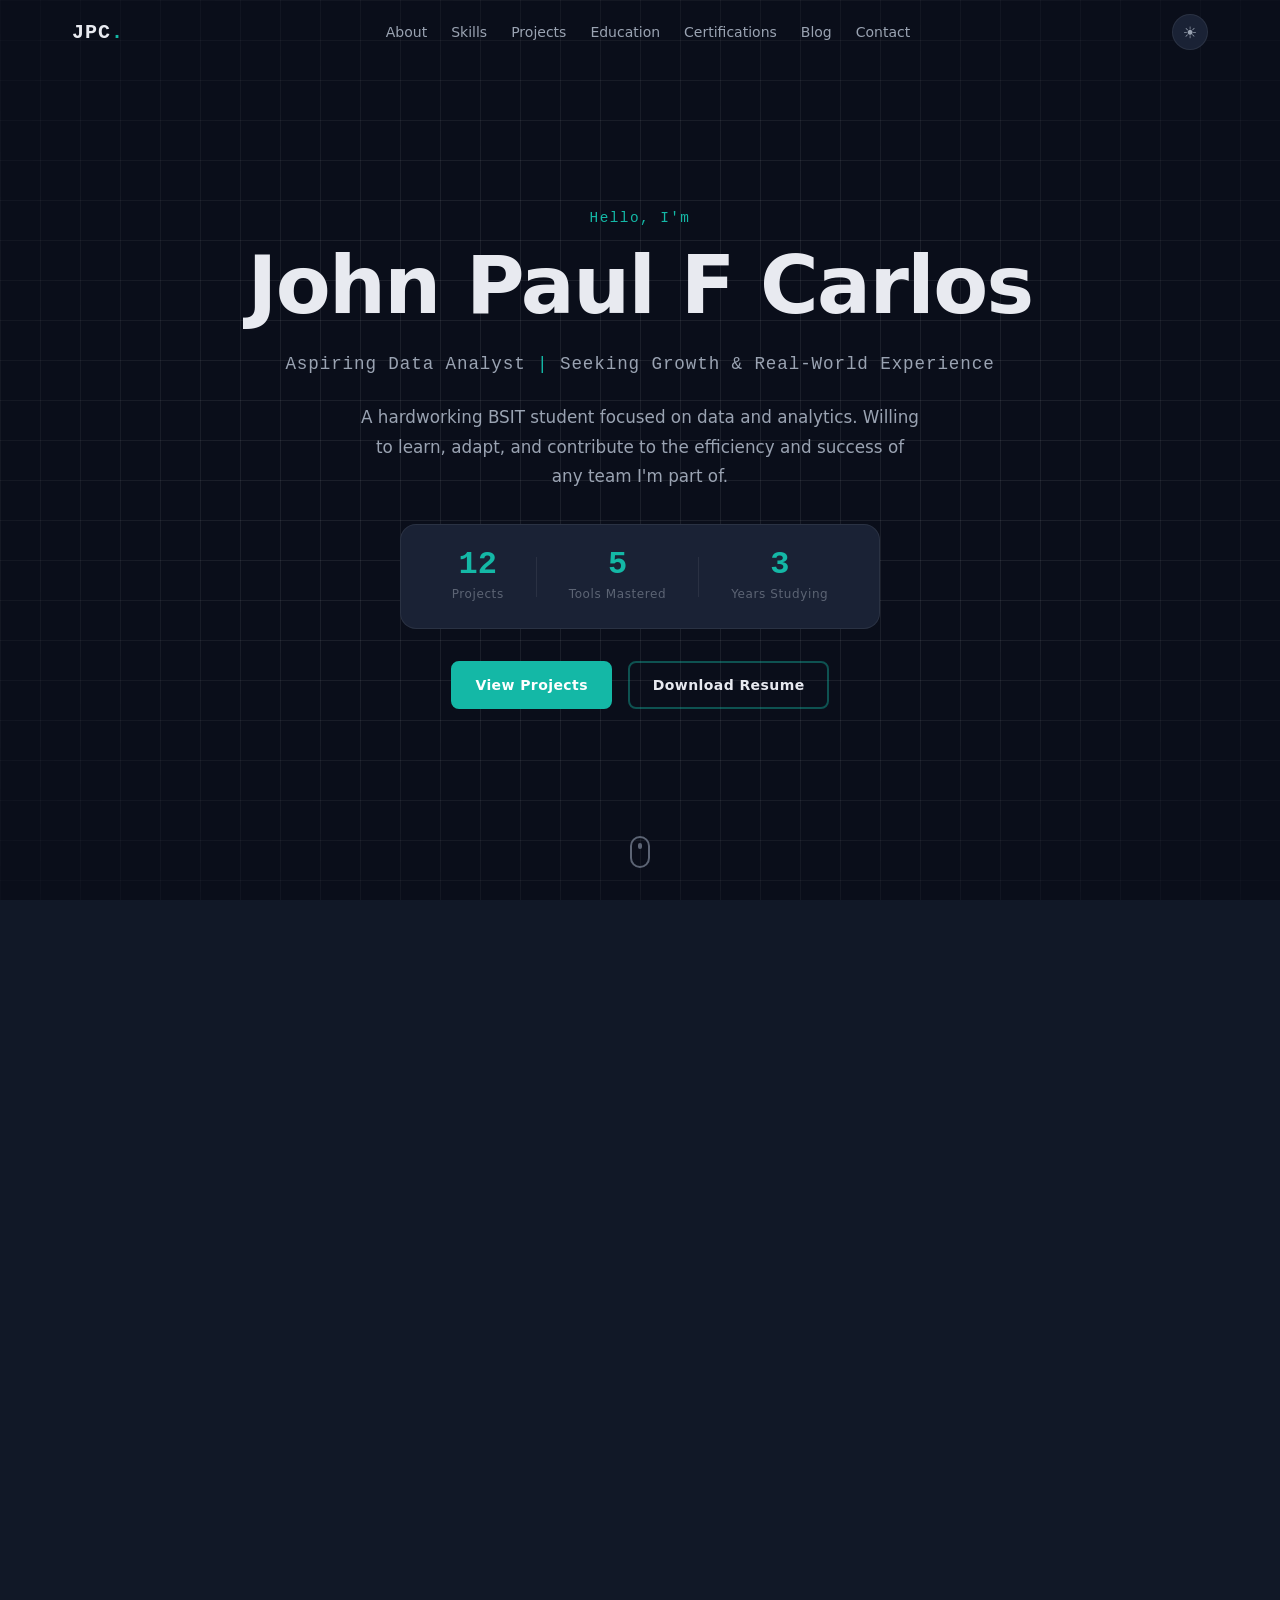
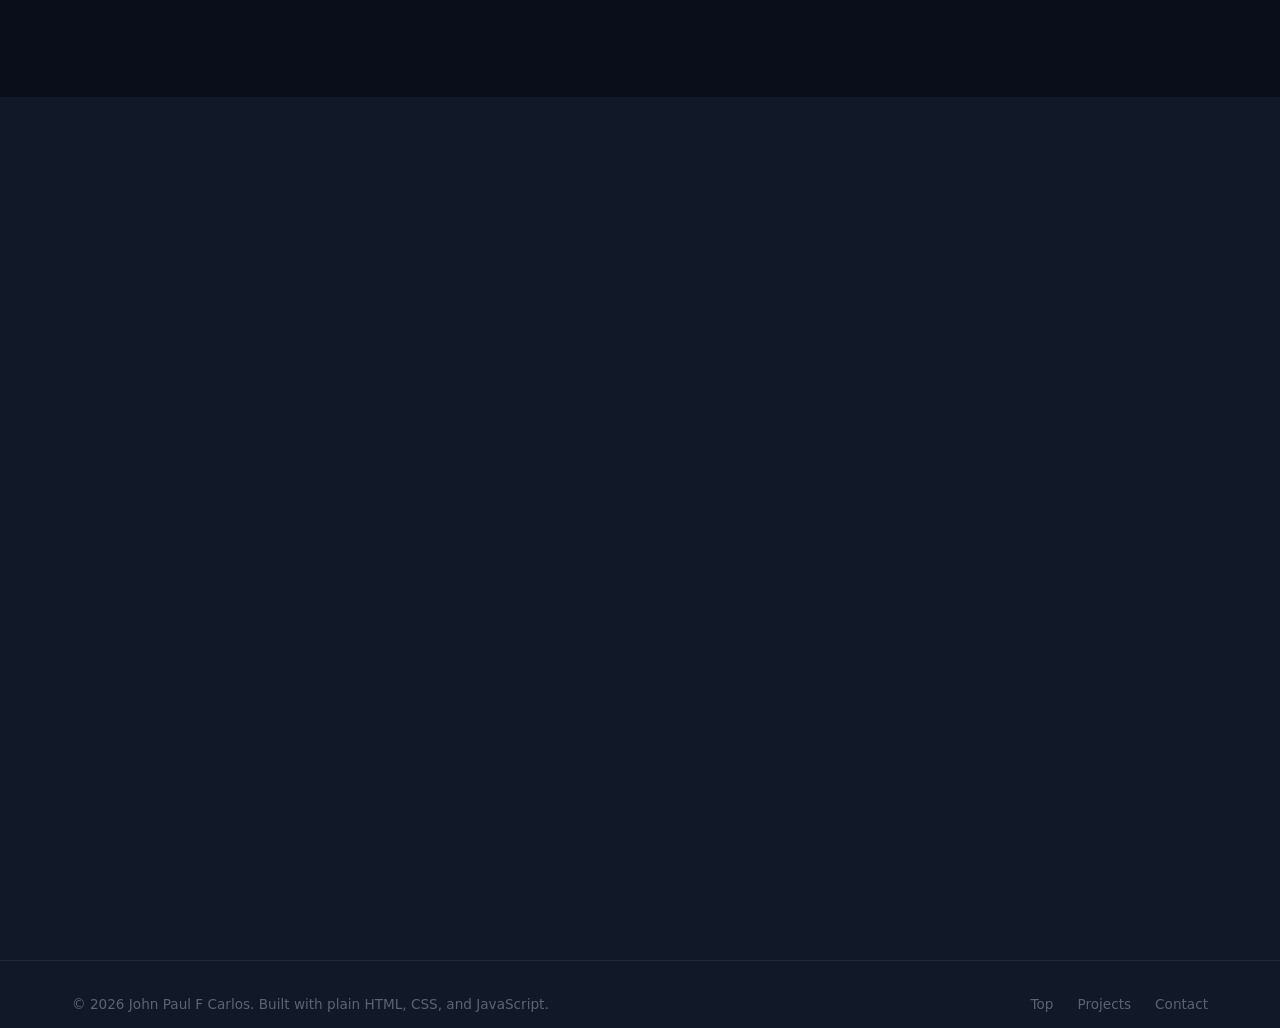
==== commit 625ab7c1: "brief description of what changed" ====
--- a/index.html
+++ b/index.html
@@ -32,8 +32,6 @@
 
   <link rel="stylesheet" href="assets/css/style.css" />
 
-  <!-- Favicon: add a favicon.ico or favicon.png to your root folder -->
-  <!-- <link rel="icon" href="favicon.ico" /> -->
 </head>
 <body>
 
@@ -95,7 +93,7 @@
         </p>
 
         <p class="hero-bio">
-         A hardworking BSIT student focused on data and analytics — willing to learn, adapt, and contribute to the efficiency and success of any team I'm part of.
+         A hardworking BSIT student focused on data and analytics. Willing to learn, adapt, and contribute to the efficiency and success of any team I'm part of.
         </p>
 
         <div class="hero-stats" aria-hidden="true">
@@ -117,7 +115,7 @@
 
         <div class="hero-cta">
           <a href="#projects" class="btn btn-primary">View Projects</a>
-          <a href="assets/John Paul  F Carlos.pdf" class="btn btn-secondary" download>Download Resume</a>
+          <a href="assets/resume.pdf" class="btn btn-secondary" download>Download Resume</a>
         </div>
       </div>
 
@@ -145,10 +143,10 @@
             I'm a Bachelor of Science in Information Technology student majoring in Data and Business Analytics at Bulacan State University – Hagonoy Campus. I'm currently in my 4th year, building a foundation in data analysis, visualization, and systems thinking.
             </p>
             <p>
-            I enjoy working with data — cleaning it, organizing it, and turning it into something that actually makes sense to the people who need it. I've worked on academic projects involving Power BI dashboards, front-end development, and data visualization, and I'm always looking for opportunities to apply what I've learned in real settings.
+            I enjoy working with data. Cleaning it, organizing it, and turning it into something that actually makes sense to the people who need it. I've worked on academic projects involving Power BI dashboards, front-end development, and data visualization, and I'm always looking for opportunities to apply what I've learned in real settings.
             </p>
             <p>
-            My goal is to grow as a Data Analyst — gaining hands-on experience while contributing to the efficiency and success of the organization I work with.
+            My goal is to grow as a Data Analyst. Gaining hands-on experience while contributing to the efficiency and success of the organization I work with.
             </p>
 
             <div class="about-details">
@@ -200,14 +198,14 @@
               </li>
               <li class="skill-item">
                 <span class="skill-name">R Programming</span>
-                <div class="skill-bar" role="progressbar" aria-valuenow="75" aria-valuemin="0" aria-valuemax="100" aria-label="SQL proficiency 75%">
-                  <div class="skill-fill" data-width="75"></div>
+                <div class="skill-bar" role="progressbar" aria-valuenow="55" aria-valuemin="0" aria-valuemax="100" aria-label="SQL proficiency 75%">
+                  <div class="skill-fill" data-width="55"></div>
                 </div>
               </li>
               <li class="skill-item">
                 <span class="skill-name">Python (Pandas, NumPy)</span>
-                <div class="skill-bar" role="progressbar" aria-valuenow="70" aria-valuemin="0" aria-valuemax="100" aria-label="Python proficiency 70%">
-                  <div class="skill-fill" data-width="70"></div>
+                <div class="skill-bar" role="progressbar" aria-valuenow="50" aria-valuemin="0" aria-valuemax="100" aria-label="Python proficiency 70%">
+                  <div class="skill-fill" data-width="50"></div>
                 </div>
               </li>
             </ul>
@@ -228,8 +226,8 @@
               </li>
               <li class="skill-item">
                 <span class="skill-name">Matplotlib</span>
-                <div class="skill-bar" role="progressbar" aria-valuenow="65" aria-valuemin="0" aria-valuemax="100" aria-label="Matplotlib proficiency 65%">
-                  <div class="skill-fill" data-width="65"></div>
+                <div class="skill-bar" role="progressbar" aria-valuenow="55" aria-valuemin="0" aria-valuemax="100" aria-label="Matplotlib proficiency 65%">
+                  <div class="skill-fill" data-width="55"></div>
                 </div>
               </li>
             </ul>
@@ -285,47 +283,6 @@
         </div>
 
         <div class="projects-grid" id="projects-grid">
-
-          <!-- PROJECT CARD -->
-
-          <!-- PROJECT 1 -->
-          <article class="project-card reveal" data-category="analysis" aria-labelledby="proj1-title">
-            <div class="project-card-header">
-              <div class="project-icon" aria-hidden="true">📉</div>
-
-              <span class="project-category-badge">Data Analysis</span>
-            </div>
-            <div class="project-card-body">
-
-              <h3 id="proj1-title" class="project-title">MJ's Motoshop Sales & Inventory Dashboard — Power BI</h3>
-              <p class="project-description">
-               Built a Power BI dashboard for a motoshop business to monitor sales performance, control stock levels, and track parts-model data. Handled data entry and visualization to give the business a clear view of inventory and sales trends.
-               </p>
-               <div class="project-tags" aria-label="Tools used">
-               <span class="tag">Power BI</span>
-               <span class="tag">Data Entry</span>
-               <span class="tag">Data Visualization</span>
-               </div>
-            </div>
-            <div class="project-card-footer">
-
-              <a
-                href="https://github.com/svr-jpcrls"
-                class="btn btn-sm btn-outline"
-                target="_blank"
-                rel="noopener noreferrer"
-                aria-label="View Sales Performance Analysis on GitHub"
-              >GitHub</a>
-              <!-- TODO: Replace # with your live demo URL, or remove this button if no demo exists -->
-              <a
-                href="#"
-                class="btn btn-sm btn-primary"
-                target="_blank"
-                rel="noopener noreferrer"
-                aria-label="View live demo of Sales Performance Analysis"
-              >Live Demo</a>
-            </div>
-          </article>
 
           <!-- PROJECT 2 -->
           <article class="project-card reveal" data-category="sql" aria-labelledby="proj2-title">
@@ -345,8 +302,7 @@
                 </div>
             </div>
             <div class="project-card-footer">
-              <a href="https://github.com/svr-jpcrls" class="btn btn-sm btn-outline" target="_blank" rel="noopener noreferrer" aria-label="View Customer Segmentation on GitHub">GitHub</a>
-              <a href="#" class="btn btn-sm btn-primary" target="_blank" rel="noopener noreferrer" aria-label="View live demo of Customer Segmentation">Live Demo</a>
+              <a href="https://github.com/svr-jpcrls/SKINSIGHT" class="btn btn-sm btn-outline" target="_blank" rel="noopener noreferrer" aria-label="View Customer Segmentation on GitHub">GitHub</a>
             </div>
           </article>
 
@@ -357,20 +313,40 @@
               <span class="project-category-badge">Visualization</span>
             </div>
             <div class="project-card-body">
-           <h3 id="proj3-title" class="project-title">Blaze and Aqua — Game Development</h3>
+           <h3 id="proj3-title" class="project-title">Quest of Elements — Game Development</h3>
                 <p class="project-description">
-                Worked as Front-End Developer, Back-End Developer, and Documentation lead for a game development project. Handled both the visual interface and the underlying logic, while maintaining complete project documentation throughout the development process.
+                A Java-based game developed in NetBeans where players control elemental characters through challenges and stages. Handled front-end, back-end, and documentation for the full development cycle.
                 </p>
                 <div class="project-tags" aria-label="Tools used">
                 <span class="tag">Figma</span>
                 <span class="tag">Java</span>
+                <span class="tag">Canva</span>
                 </div>
             </div>
             <div class="project-card-footer">
-              <a href="https://github.com/svr-jpcrls" class="btn btn-sm btn-outline" target="_blank" rel="noopener noreferrer" aria-label="View COVID-19 Dashboard on GitHub">GitHub</a>
-              <a href="#" class="btn btn-sm btn-primary" target="_blank" rel="noopener noreferrer" aria-label="View live demo of COVID-19 Dashboard">Live Demo</a>
+              <a href="https://github.com/svr-jpcrls/quest-of-elements" class="btn btn-sm btn-outline" target="_blank" rel="noopener noreferrer" aria-label="View Quest of Elements on GitHub">GitHub</a>
             </div>
           </article>
+
+                    <!-- PROJECT 3 -->
+          <article class="project-card reveal" data-category="visualization" aria-labelledby="proj3-title">
+            <div class="project-card-header">
+              <div class="project-icon" aria-hidden="true">📊</div>
+              <span class="project-category-badge">Monitoring</span>
+            </div>
+            <div class="project-card-body">
+           <h3 id="proj3-title" class="project-title">Barangay Rabies Monitoring System</h3>
+                <p class="project-description">
+                A system built using C++ programming language for tracking animal vaccination records, generating vaccination status reports, and maintaining a cat and dog census count for a barangay veterinary office.
+                <div class="project-tags" aria-label="Tools used">
+                <span class="tag">c++ Programming Language</span>
+                </div>
+            </div>
+            <div class="project-card-footer">
+              <a href="https://github.com/svr-jpcrls/barangay-rabies-monitoring" class="btn btn-sm btn-outline" target="_blank" rel="noopener noreferrer" aria-label="View Barangay Rabies Monitoring System on GitHub">GitHub</a>
+            </div>
+          </article>
+
 
         </div>
       </div>
@@ -391,7 +367,7 @@
             <div class="edu-icon" aria-hidden="true">🎓</div>
             <div class="edu-content">
               <div class="edu-header">
-                <h3 class="edu-degree">BS Information Technology — Data and Business Analytics</h3>
+                <h3 class="edu-degree">Bachelor of Science in Information Technology — Data and Business Analytics</h3>
                 <span class="edu-school">Bulacan State University-Hagonoy Campus</span>
               </div>
               <span class="edu-year">2023 – Present</span>
@@ -399,23 +375,20 @@
               <div class="edu-details">
                 <h4 class="edu-details-label">Relevant Coursework</h4>
                 <ul class="coursework-list" role="list">
-                  <li>Data Structures and Algorithms</li>
-                  <li>Database Management Systems</li>
-                  <li>Business Analytics and Intelligence</li>
+                  <li>Systems Integration and Architecture</li>
+                  <li>System Analysis and Design</li>
+                  <li>System Administration and Maintenance</li>
                   <li>Computer Programming</li>
                   <li>System Thinking in Analytics</li>
-                  <li>Data Visualization</li>
-                  <li>Python for Data Science</li>
-                  <li>Information Management</li>
+                  <li>Analytics Application</li>
+                  <li>Analytics Tools and Techniques</li>
+                  <li>Fundamental of Enterprise Data Management</li>
+                  <li>Analytics Modelling </li>
+                  <li>Object Oriented Programming </li>
+                  <li>Information Management </li>
+                  <li>Data Structure & Algorithm </li>
                 </ul>
 
-            <!-- Academic achievements-->
-            <!--    <h4 class="edu-details-label">Achievements</h4>
-                <ul class="achievement-list" role="list">
-                  <li>
-                  No award listed yet
-                  </li>
-                </ul>-->
 
               </div>
             </div>
@@ -441,9 +414,8 @@
             <div class="cert-body">
               <h3 class="cert-name">Entrepreneurship Training Program</h3>
               <span class="cert-issuer">Ignite Philippines / Wadhwani Foundation</span>
-              <span class="cert-date">March 2026</span>
-              <!-- TODO: Replace # with the credential URL/badge link -->
-              <a href="#" class="cert-link" target="_blank" rel="noopener noreferrer">View Credential</a>
+              <span class="cert-date">March 2026</span>              
+              <a href="assets/ignitecert.pdf" class="cert-link" target="_blank" rel="noopener noreferrer">View Credential</a>
             </div>
           </div>
 
@@ -493,43 +465,37 @@
 
         <div class="blog-grid">
 
-          <!--
-            TODO: Replace these with your actual blog posts.
-            Each post is a separate .html file inside the /blog/ folder.
-            Update the href to point to your actual post file.
-          -->
-
           <article class="blog-card reveal" aria-labelledby="post1-title">
             <span class="blog-date">November 2025</span>
             <h3 id="post1-title" class="blog-title">
               <a href="blog/post-1.html">What a Cybersecurity Seminar Taught Me </a>
             </h3>
-            <!-- TODO: Write a 1–2 sentence teaser for the post -->
+
             <p class="blog-excerpt">It was eye-opening because we spend so much time in school learning how to build systems, but rarely talk about how to protect them.</p>
             <a href="blog/post-1.html" class="blog-read-more" aria-label="Read more of your first post">Read more →</a>
           </article>
 
           <article class="blog-card reveal" aria-labelledby="post2-title">
-            <span class="blog-date">[Month Year]</span>
+            <span class="blog-date">March 2026</span>
             <h3 id="post2-title" class="blog-title">
-              <a href="blog/post-2.html">[Your Second Post Title]</a>
+              <a href="blog/post-2.html">From Prompt to Production: Building Real AI Applications for Production</a>
             </h3>
             <p class="blog-excerpt">
-              [Excerpt for your second post.]
+               A BulSU alumnus reminded me that AI won't replace developers — it will empower those who know how to use it. Here's what I took away from the seminar.
             </p>
             <a href="blog/post-2.html" class="blog-read-more" aria-label="Read more of your second post">Read more →</a>
           </article>
 
           <article class="blog-card reveal" aria-labelledby="post3-title">
-            <span class="blog-date">[Month Year]</span>
+            <span class="blog-date">2026</span>
             <h3 id="post3-title" class="blog-title">
-              <a href="blog/post-3.html">[Your Third Post Title]</a>
+                <a href="blog/post-3.html">What an Entrepreneurship Program Taught an IT Student</a>
             </h3>
             <p class="blog-excerpt">
-              [Excerpt for your third post.]
+                I didn't expect an entrepreneurship course to feel relevant to data analytics — but working through business models and financial planning changed how I think about the work.
             </p>
-            <a href="blog/post-3.html" class="blog-read-more" aria-label="Read more of your third post">Read more →</a>
-          </article>
+            <a href="blog/post-3.html" class="blog-read-more" aria-label="Read post three">Read more →</a>
+            </article>
 
         </div>
 
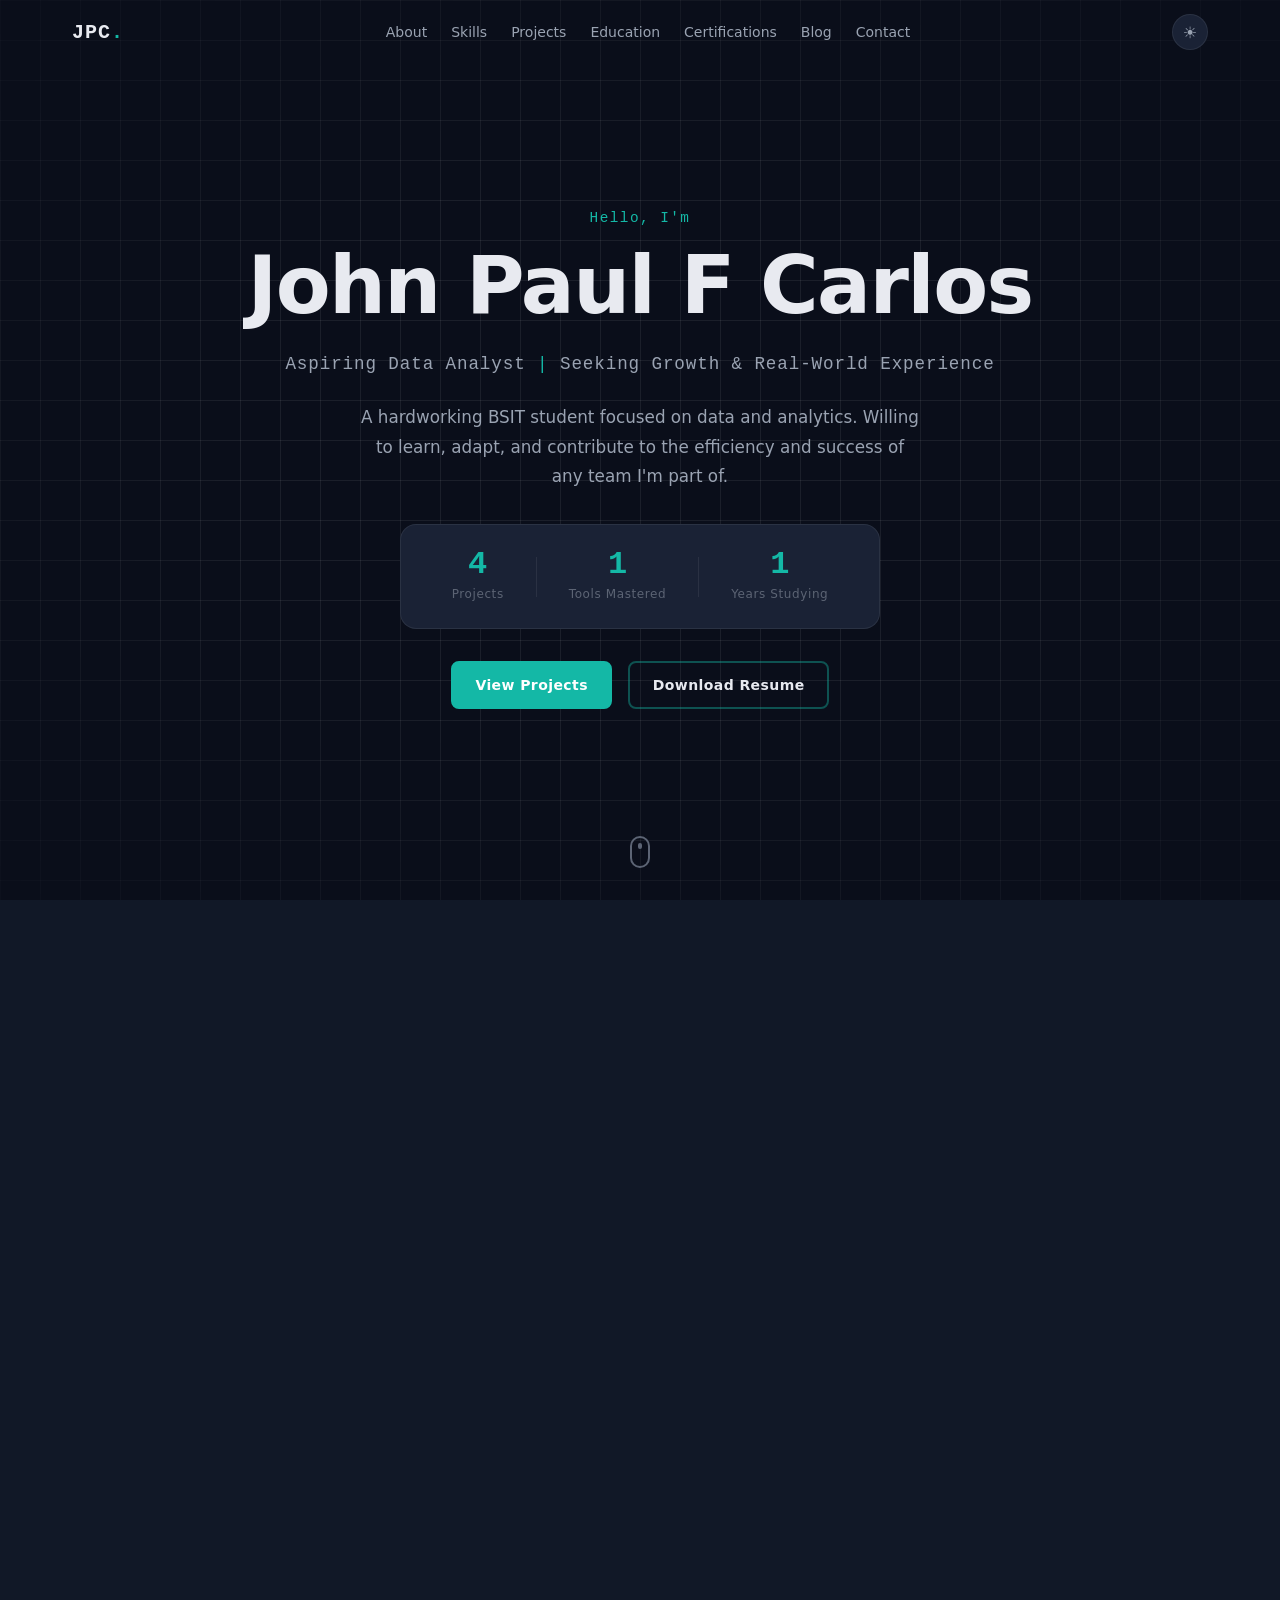
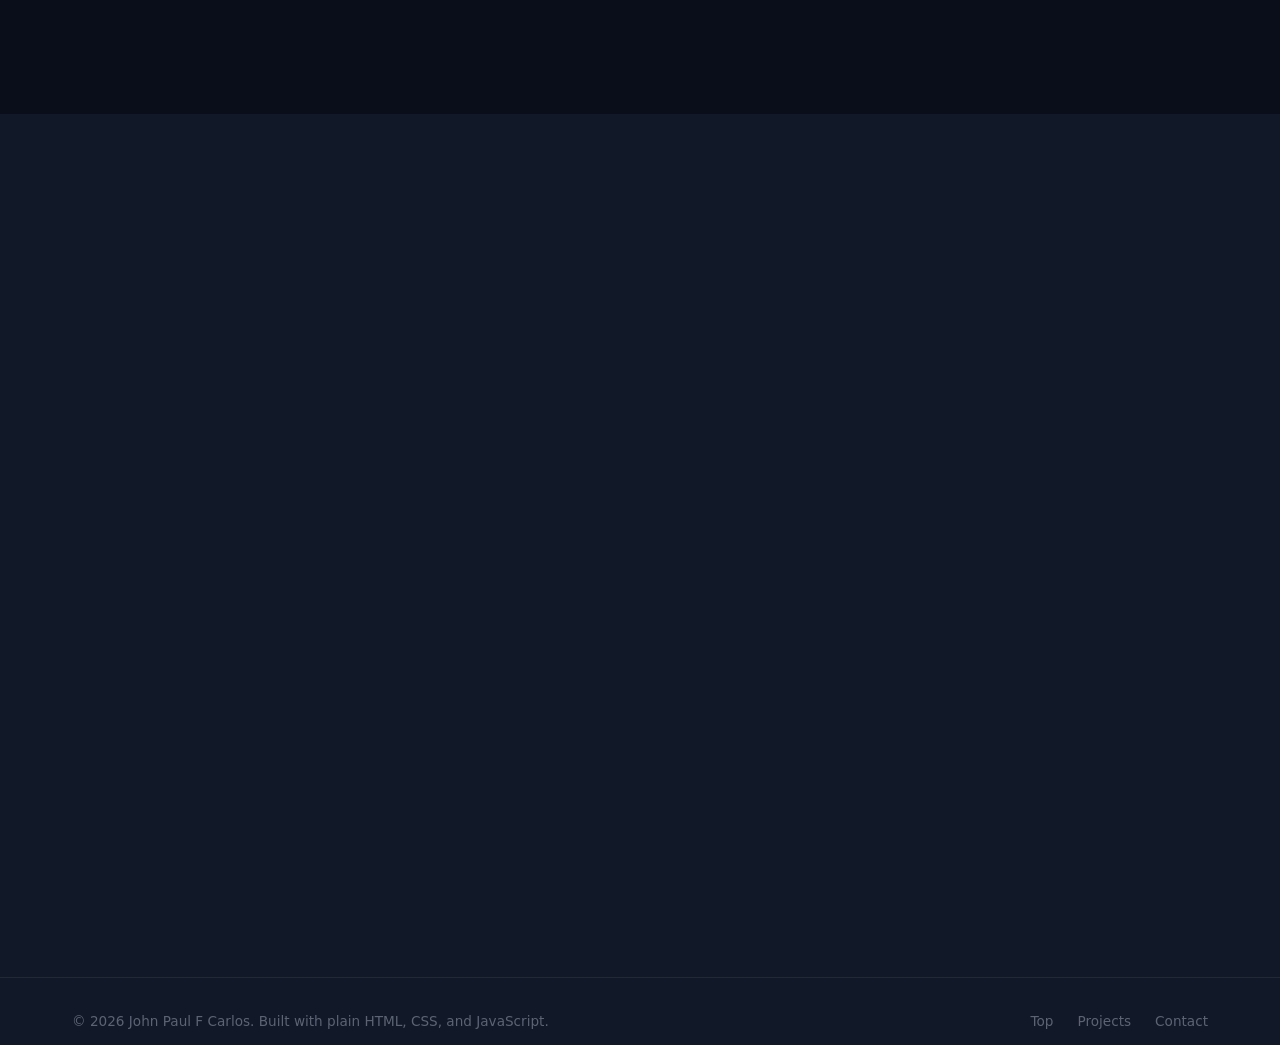
==== commit b9ee6c03: "brief description of what changed" ====
--- a/index.html
+++ b/index.html
@@ -417,6 +417,16 @@
               <span class="cert-date">March 2026</span>              
               <a href="assets/ignitecert.pdf" class="cert-link" target="_blank" rel="noopener noreferrer">View Credential</a>
             </div>
+
+          </div>
+            <div class="cert-card reveal" aria-label="Certificate">
+            <div class="cert-status earned" aria-label="Earned">✓</div>
+            <div class="cert-body">
+              <h3 class="cert-name">From Prompt to Production: Building Real AI Applications</h3>
+              <span class="cert-issuer">Bulacan State University-Hagonoy Campus</span>
+              <span class="cert-date">March 2026</span>              
+              <a href="assets/prompt-to-production-cert.pdf" class="cert-link" target="_blank" rel="noopener noreferrer">View Credential</a>
+            </div>
           </div>
 
           <!-- PLANNED CERTIFICATE — Google Data Analytics -->
@@ -435,16 +445,6 @@
             <div class="cert-body">
               <h3 class="cert-name">Microsoft PL-300 — Power BI Data Analyst</h3>
               <span class="cert-issuer">Microsoft</span>
-              <span class="cert-date">Planned</span>
-            </div>
-          </div>
-
-          <!-- PLANNED CERTIFICATE — SQL -->
-          <div class="cert-card cert-planned reveal" aria-label="Planned certification">
-            <div class="cert-status planned" aria-label="Planned">→</div>
-            <div class="cert-body">
-              <h3 class="cert-name">SQL for Data Science</h3>
-              <span class="cert-issuer">Coursera / UC Davis</span>
               <span class="cert-date">Planned</span>
             </div>
           </div>
